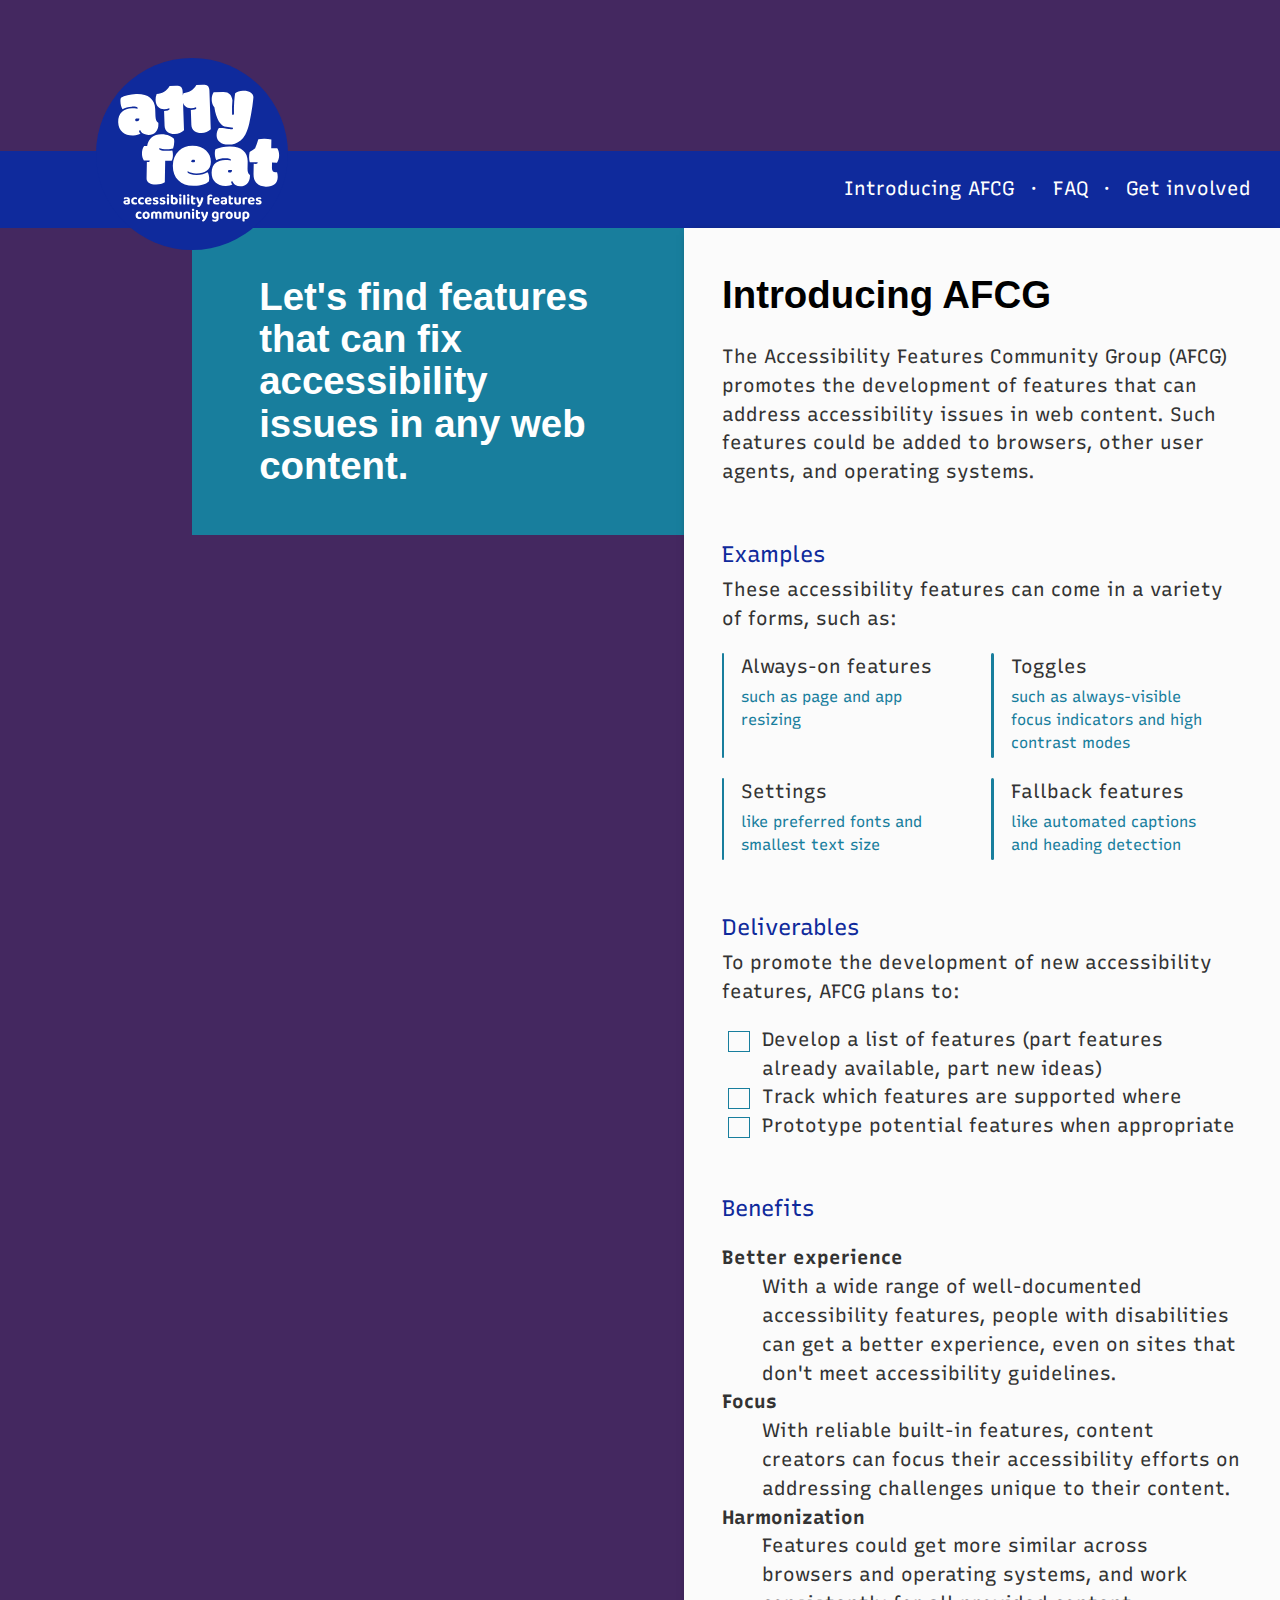
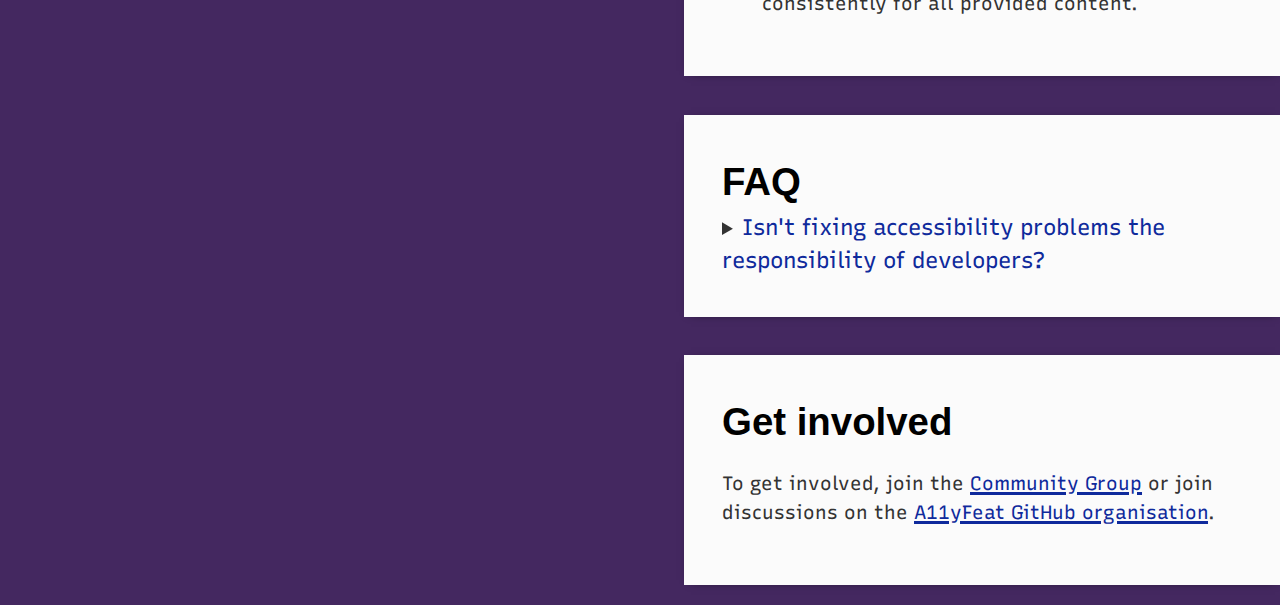
==== index.html @ 6975f865 "Merge pull request #1 from hidde/add-site" ====
<!DOCTYPE html>
<html lang="en">
<head>
  <meta charset="UTF-8">
  <meta name="viewport" content="width=device-width, initial-scale=1">

  <title>Accessibility Features Community Group</title>

  <link rel="stylesheet" href="styles.css">
  <link rel="preconnect" href="https://fonts.googleapis.com">
  <link rel="preconnect" href="https://fonts.gstatic.com" crossorigin>
  <link href="https://fonts.googleapis.com/css2?family=Baloo+2:wght@700&amp;family=Recursive:wght@500;900&amp;display=swap" rel="stylesheet">

  <meta name="description" content="The Accessibility Features Community Group promotes features that improve the accessibility of web content to people with disabilities.">

  <link rel="icon" href="favicon.svg" type="image/svg+xml">
  <meta name="theme-color" content="#0f2a9c">
</head>

<body>
  <h1 class="logo"><img src="logo.svg" alt="Accessibility Features Community Group"  /></h1>
  <nav>
    <a href="#about-us">Introducing AFCG</a>
    <a href="#faq">FAQ</a>
    <a href="#get-involved">Get involved</a>
  </nav>
  <p class="tagline">Let's find features that can fix accessibility issues in any web content.</p>
  <main>
    <section>
      <h2 id="about-us">Introducing AFCG</h2>
      <p>The Accessibility Features
  Community Group (AFCG) promotes the development of
  features that can address accessibility issues in web content. Such features could be added to browsers, other user agents, and
  operating systems.</p>
      <h3>Examples</h3>
      <p>These accessibility features can come in a variety of forms,
  such as:</p>
      <ul class="features">
        <li>Always-on features <span>such as page and app resizing</span></li>
        <li>Toggles <span>such as always-visible focus indicators and high contrast modes</span>
        </li>
        <li>Settings <span>like preferred fonts and smallest text size</span></li>
        <li>Fallback features <span>like automated captions and heading detection</span></li>
        </ul>
        <h3>Deliverables</h3>
        <p>To promote the development of new accessibility features, AFCG plans to:
        </p>
        <ul class="todos">
          <li>Develop a list of features (part features already available, part new ideas)</li>
          <li>Track which features are supported where</li>
          <li>Prototype potential features when appropriate</li>
        </ul>
        <h3>Benefits</h3>
        <dl>
          <dt>Better experience</dt>
          <dd>With a wide range of well-documented accessibility features, people with disabilities can get a better experience, even on sites that don't meet accessibility guidelines.</dd>
          <dt>Focus</dt>
          <dd>With reliable built-in features, content creators can focus
    their accessibility efforts on addressing challenges unique to their
    content.</dd>
          <dt>Harmonization</dt>
          <dd>Features could get more similar across browsers and operating systems, and work consistently for all provided content.</dd>
         </dl>
        </section>
    <section>
      <h2 id="faq">FAQ</h2>

      <details>
        <summary><h3>Isn't fixing accessibility problems the responsibility of developers?</h3></summary>
          <p>Primarily, yes. But ensuring accessibility is a responsibility that can be approached from different angles: content authors, user agents and authoring tools. These complement each other.</p>
      </details>
    </section>

    <section> 
      <h2 id="get-involved">Get involved</h2>
      <p>To get involved, join the <a href="https://www.w3.org/community/a11yfeat/">Community Group</a> or join discussions on the <a href="https://github.com/a11yfeat">A11yFeat GitHub organisation</a>.</p>
    </section>
  </main>
</body>
</html>
---- styles.css ----
:root {
  --blue: #0F2A9C; /* use with white */
  --seaweed: #187e9d; /* use with white */
  --purple: #442860; /* use with white*/
}

html {
  scroll-behavior: smooth;
}

body {
  background-color: #442860;
  padding: 1em 0;
  margin: 0;
  font: 100%/1.5 "Recursive", sans-serif;
}

@media (min-width: 60em) {
  body {
    font-size: 120%;
    display: grid;
    grid-template-columns: [full-width-start] repeat(auto-fill, minmax(5em, auto)) [full-width-end];
  }
}

:focus {
  outline: 2px solid currentColor;
  outline-offset: 4px;
  -moz-transition-duration: ;
}

.logo {
  max-width: 3.5em;
  margin: 0 auto -1.25em auto;
}
@media (min-width: 60em) {
  .logo {
    max-width: 5em;
    grid-column: 2 / 4;
    grid-row: 1;
    margin: 0;
    z-index: 1;
    position: relative;
    top: 1em;
  }
}

nav {
  grid-column: 1 / 15;
  grid-row: 1;
  align-self: end;
  margin-top: -1em;
  background-color: var(--blue);
  color: white;
  padding: 1em;
  display: flex;
  justify-content: center;
  flex-direction: column;
}
  nav a {
    color: inherit;
    border-radius: 3px;
    text-decoration: none;
    transition: background-color 0.2s;
    position: relative;
    padding: 0.5em 1em;
  }
  nav a:hover {
    background-color: rgba(0, 0, 0, 0.4);
  }
@media (min-width: 60em) {
  nav {
    justify-content: flex-end;
    flex-direction: row;
  }
  nav a {
    padding: 0.25em 0.5em;
  }
  nav a:not(:first-child) {
    margin-left: 1em;
  }
  nav a:not(:first-child)::before {
    content: '・';
    position: absolute;
    left: -1em;
  }
}

.tagline {
  padding: 1em;
  font-size: 1.5em;
  font-weight: bold;
  margin: 0 auto;
  color: var(--blue);
  max-width: 16em;
  text-align: center;
  color: #fff;
}

@media (min-width: 60em) {
  .tagline {
    grid-column: 1 / 6;
    font-size: 1.5em;
    margin: 0;
    text-align: left;
    font-family: "Baloo", sans-serif;
    line-height: 1.1;
    padding: 1.25em 1.75em;
    background: var(--seaweed);
    align-self: start;
    max-width: none;
  }
}
@media (min-width: 75em) {
  .tagline {
    font-size: 2em;
    grid-column: 3 / 8;
  }
}

main {
}
  main section {
    background:#fbfbfb;
    color: #333;
    padding: 2em; 
    margin: 0 auto;
    max-width: 40em;
    box-shadow: 1px 1px 10px -6px #000; 
  }
  main section + section {
    margin-top: 2em;
  }
  @media (min-width: 60em) {
    main {
      grid-column: 6 / 15;
    }
  }
  @media (min-width: 75em) {
    main {
      grid-column: 8 / 15;
    }
    main section {
      max-width: none;
      margin: 0;
    }
    main a {
      color: var(--blue);
      text-decoration-thickness: 3px;
      transition: text-decoration-thickness 0.1s;
    }
    main a:hover {
      text-decoration-thickness: 5px;
    }
  }

dt {
  font-weight: bold;
}

h2 {
  margin-top: 2em;
  font-weight: 600;
  color: black;
  font-family: "Baloo", sans-serif;
  font-size: 2em;
  margin-bottom: 0;
}
h2:first-child {
  margin-top: 0;
}

h3 {
  margin: 2.25em 0 0;
  color: var(--blue);
  font-weight: 400;
}
h3 + p {
  margin-top: .25em;
}
summary h3 {
  display: inline;
}

.features {
  padding: 0;
  display: grid;
  grid-template-columns: repeat(auto-fill, minmax(12em, auto));
  gap: 1em;
}
.features li {
  list-style: none;
  max-width: 10em;
  padding-left: 1em;
  position: relative;
}
.features li::before {
  content: "";
  width: 0.125em;
  border-radius: 0.125em;
  position: absolute;
  background-color: var(--seaweed);
  left: 0;
  top: 0;
  bottom: 0;
}
.features li span {
  font-size: 80%;
  display: block;
  color: #187e9d;
  margin: .25em 0;
}

.todos li {
  list-style: none;
  position: relative;
}
.todos li::before {
  content: '';
  display: block;
  width: 1em;
  height: 1em;
  border: 1px solid var(--seaweed);
  position: absolute;
  left: 0;
  top: 0;
  margin-left: -1.75em;
  margin-top: .25em;
}
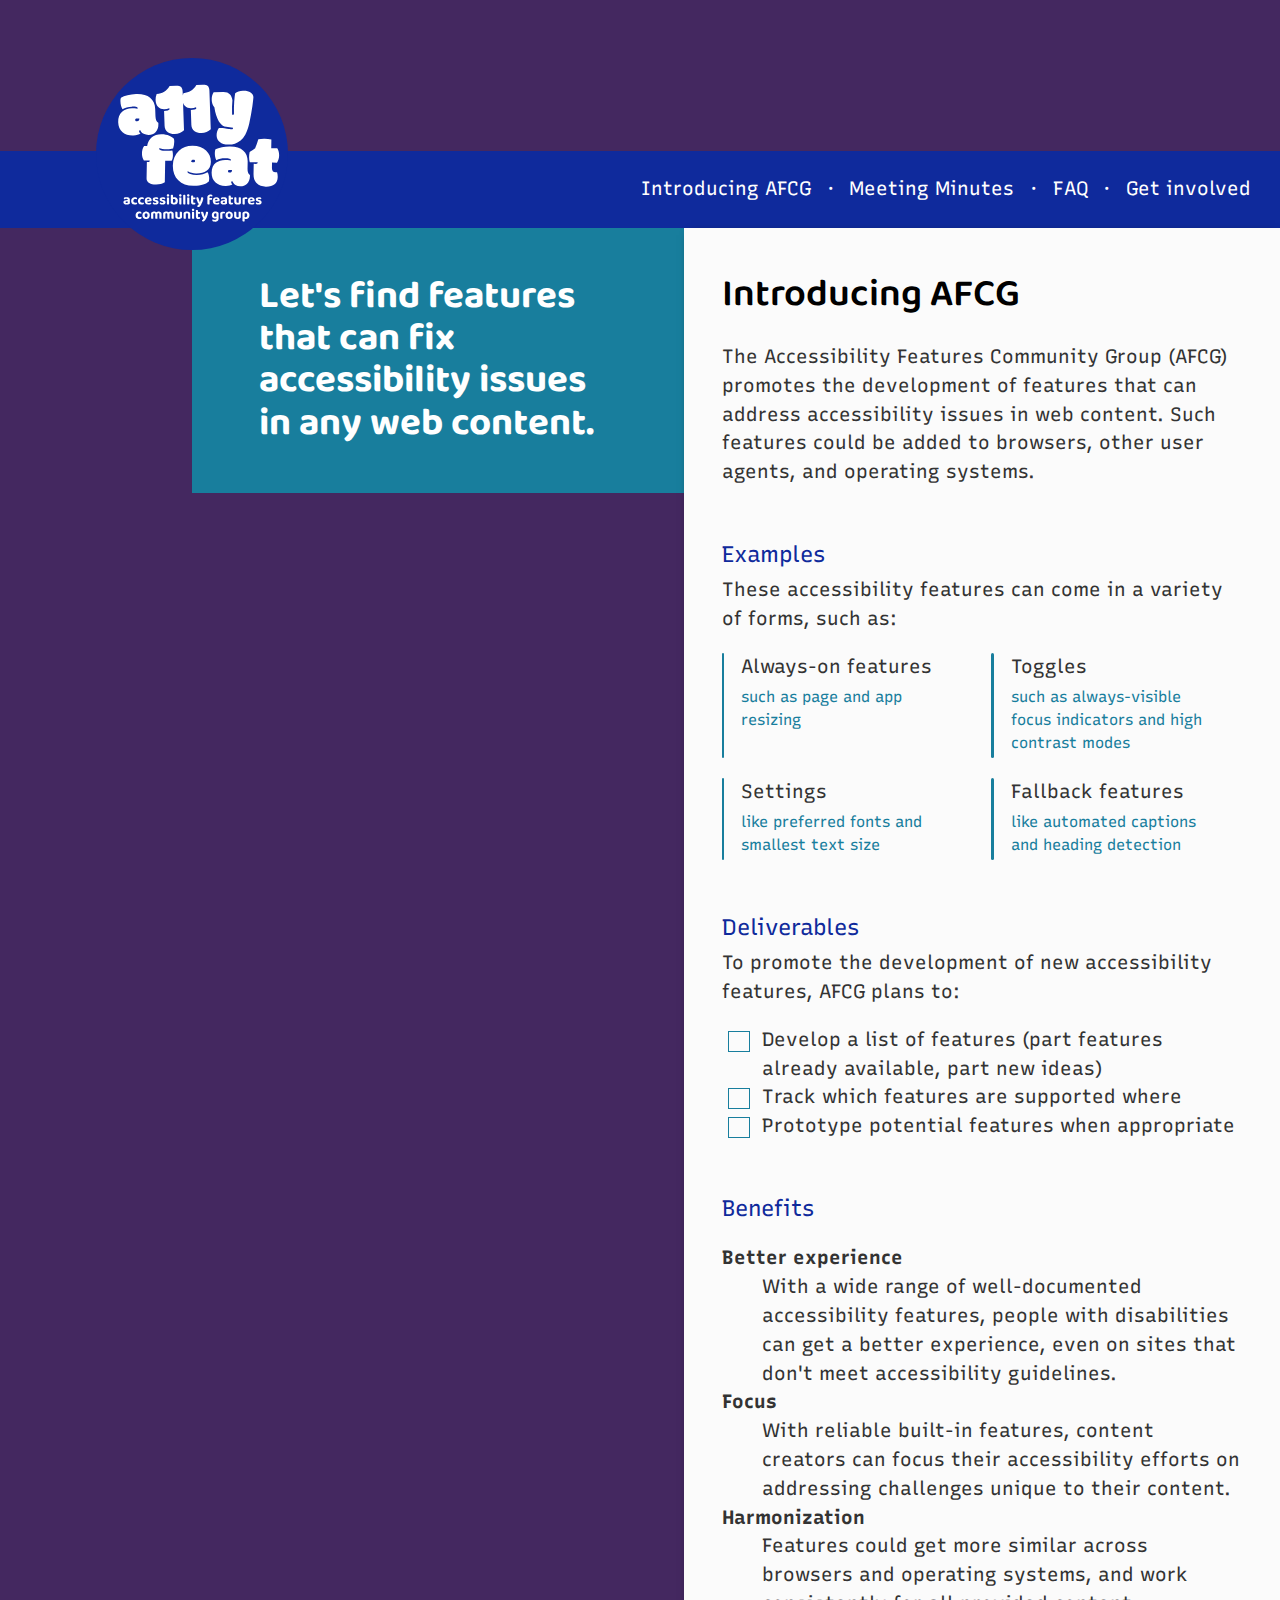
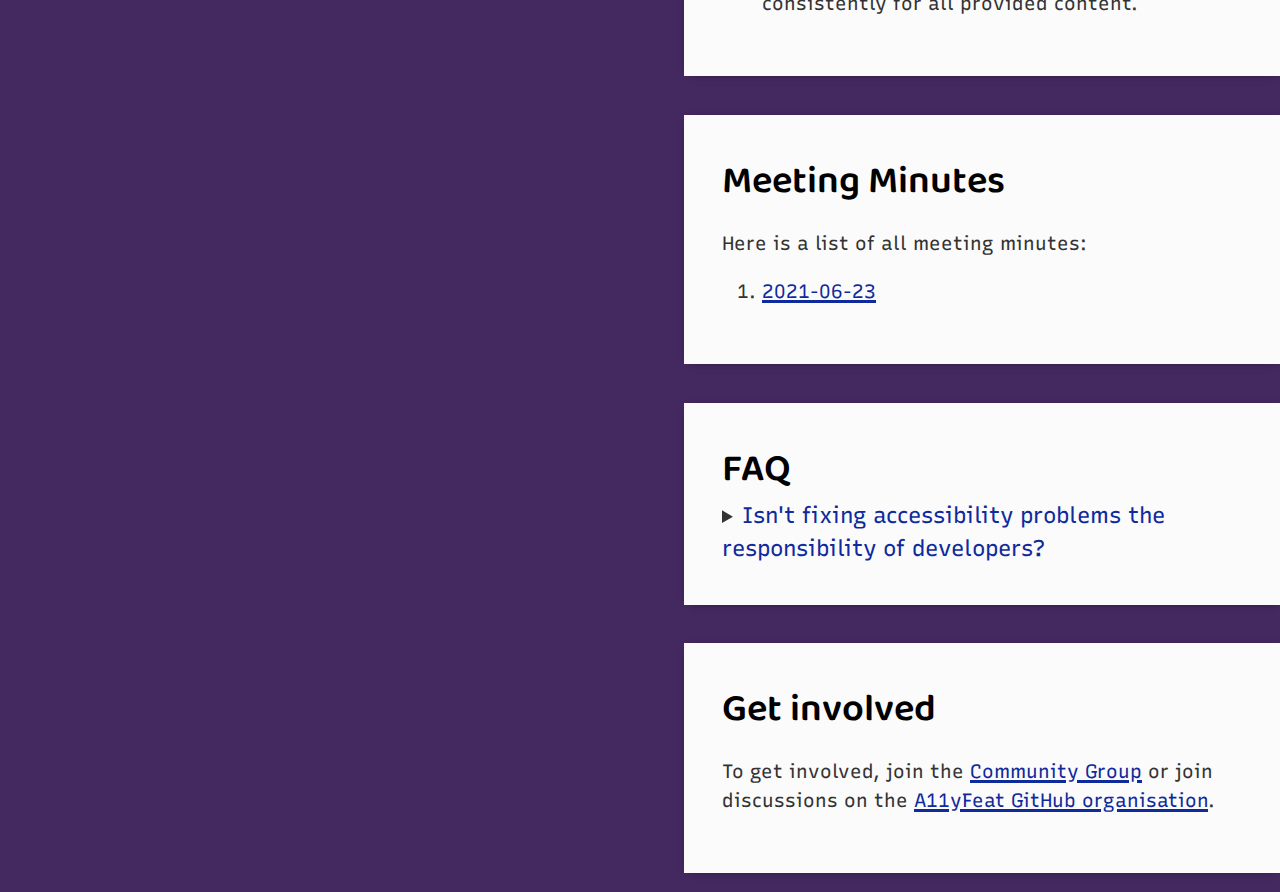
==== commit ca1f0821: "Add minutes" ====
--- a/index.html
+++ b/index.html
@@ -1,80 +1,144 @@
 <!DOCTYPE html>
 <html lang="en">
-<head>
-  <meta charset="UTF-8">
-  <meta name="viewport" content="width=device-width, initial-scale=1">
+  <head>
+    <meta charset="UTF-8" />
+    <meta name="viewport" content="width=device-width, initial-scale=1" />
 
-  <title>Accessibility Features Community Group</title>
+    <title>Accessibility Features Community Group</title>
 
-  <link rel="stylesheet" href="styles.css">
-  <link rel="preconnect" href="https://fonts.googleapis.com">
-  <link rel="preconnect" href="https://fonts.gstatic.com" crossorigin>
-  <link href="https://fonts.googleapis.com/css2?family=Baloo+2:wght@700&amp;family=Recursive:wght@500;900&amp;display=swap" rel="stylesheet">
+    <link rel="stylesheet" href="styles.css" />
+    <link rel="preconnect" href="https://fonts.googleapis.com" />
+    <link rel="preconnect" href="https://fonts.gstatic.com" crossorigin />
+    <link
+      href="https://fonts.googleapis.com/css2?family=Baloo+2:wght@700&amp;family=Recursive:wght@500;900&amp;display=swap"
+      rel="stylesheet"
+    />
 
-  <meta name="description" content="The Accessibility Features Community Group promotes features that improve the accessibility of web content to people with disabilities.">
+    <meta
+      name="description"
+      content="The Accessibility Features Community Group promotes features that improve the accessibility of web content to people with disabilities."
+    />
 
-  <link rel="icon" href="favicon.svg" type="image/svg+xml">
-  <meta name="theme-color" content="#0f2a9c">
-</head>
+    <link rel="icon" href="favicon.svg" type="image/svg+xml" />
+    <meta name="theme-color" content="#0f2a9c" />
+  </head>
 
-<body>
-  <h1 class="logo"><img src="logo.svg" alt="Accessibility Features Community Group"  /></h1>
-  <nav>
-    <a href="#about-us">Introducing AFCG</a>
-    <a href="#faq">FAQ</a>
-    <a href="#get-involved">Get involved</a>
-  </nav>
-  <p class="tagline">Let's find features that can fix accessibility issues in any web content.</p>
-  <main>
-    <section>
-      <h2 id="about-us">Introducing AFCG</h2>
-      <p>The Accessibility Features
-  Community Group (AFCG) promotes the development of
-  features that can address accessibility issues in web content. Such features could be added to browsers, other user agents, and
-  operating systems.</p>
-      <h3>Examples</h3>
-      <p>These accessibility features can come in a variety of forms,
-  such as:</p>
-      <ul class="features">
-        <li>Always-on features <span>such as page and app resizing</span></li>
-        <li>Toggles <span>such as always-visible focus indicators and high contrast modes</span>
-        </li>
-        <li>Settings <span>like preferred fonts and smallest text size</span></li>
-        <li>Fallback features <span>like automated captions and heading detection</span></li>
+  <body>
+    <h1 class="logo">
+      <img src="logo.svg" alt="Accessibility Features Community Group" />
+    </h1>
+    <nav>
+      <a href="#about-us">Introducing AFCG</a>
+      <a href="#minutes">Meeting Minutes</a>
+      <a href="#faq">FAQ</a>
+      <a href="#get-involved">Get involved</a>
+    </nav>
+    <p class="tagline">
+      Let's find features that can fix accessibility issues in any web content.
+    </p>
+    <main>
+      <section>
+        <h2 id="about-us">Introducing AFCG</h2>
+        <p>
+          The Accessibility Features Community Group (AFCG) promotes the
+          development of features that can address accessibility issues in web
+          content. Such features could be added to browsers, other user agents,
+          and operating systems.
+        </p>
+        <h3>Examples</h3>
+        <p>
+          These accessibility features can come in a variety of forms, such as:
+        </p>
+        <ul class="features">
+          <li>Always-on features <span>such as page and app resizing</span></li>
+          <li>
+            Toggles
+            <span
+              >such as always-visible focus indicators and high contrast
+              modes</span
+            >
+          </li>
+          <li>
+            Settings <span>like preferred fonts and smallest text size</span>
+          </li>
+          <li>
+            Fallback features
+            <span>like automated captions and heading detection</span>
+          </li>
         </ul>
         <h3>Deliverables</h3>
-        <p>To promote the development of new accessibility features, AFCG plans to:
+        <p>
+          To promote the development of new accessibility features, AFCG plans
+          to:
         </p>
         <ul class="todos">
-          <li>Develop a list of features (part features already available, part new ideas)</li>
+          <li>
+            Develop a list of features (part features already available, part
+            new ideas)
+          </li>
           <li>Track which features are supported where</li>
           <li>Prototype potential features when appropriate</li>
         </ul>
         <h3>Benefits</h3>
         <dl>
           <dt>Better experience</dt>
-          <dd>With a wide range of well-documented accessibility features, people with disabilities can get a better experience, even on sites that don't meet accessibility guidelines.</dd>
+          <dd>
+            With a wide range of well-documented accessibility features, people
+            with disabilities can get a better experience, even on sites that
+            don't meet accessibility guidelines.
+          </dd>
           <dt>Focus</dt>
-          <dd>With reliable built-in features, content creators can focus
-    their accessibility efforts on addressing challenges unique to their
-    content.</dd>
+          <dd>
+            With reliable built-in features, content creators can focus their
+            accessibility efforts on addressing challenges unique to their
+            content.
+          </dd>
           <dt>Harmonization</dt>
-          <dd>Features could get more similar across browsers and operating systems, and work consistently for all provided content.</dd>
-         </dl>
-        </section>
-    <section>
-      <h2 id="faq">FAQ</h2>
+          <dd>
+            Features could get more similar across browsers and operating
+            systems, and work consistently for all provided content.
+          </dd>
+        </dl>
+      </section>
 
-      <details>
-        <summary><h3>Isn't fixing accessibility problems the responsibility of developers?</h3></summary>
-          <p>Primarily, yes. But ensuring accessibility is a responsibility that can be approached from different angles: content authors, user agents and authoring tools. These complement each other.</p>
-      </details>
-    </section>
+      <section>
+        <h2 id="minutes">Meeting Minutes</h2>
+        <p>Here is a list of all meeting minutes:</p>
+        <ol>
+          <li>
+            <a href="minutes/2021-06-23.html">2021-06-23</a>
+          </li>
+        </ol>
+      </section>
 
-    <section> 
-      <h2 id="get-involved">Get involved</h2>
-      <p>To get involved, join the <a href="https://www.w3.org/community/a11yfeat/">Community Group</a> or join discussions on the <a href="https://github.com/a11yfeat">A11yFeat GitHub organisation</a>.</p>
-    </section>
-  </main>
-</body>
-</html>+      <section>
+        <h2 id="faq">FAQ</h2>
+
+        <details>
+          <summary>
+            <h3>
+              Isn't fixing accessibility problems the responsibility of
+              developers?
+            </h3>
+          </summary>
+          <p>
+            Primarily, yes. But ensuring accessibility is a responsibility that
+            can be approached from different angles: content authors, user
+            agents and authoring tools. These complement each other.
+          </p>
+        </details>
+      </section>
+
+      <section>
+        <h2 id="get-involved">Get involved</h2>
+        <p>
+          To get involved, join the
+          <a href="https://www.w3.org/community/a11yfeat/">Community Group</a>
+          or join discussions on the
+          <a href="https://github.com/a11yfeat">A11yFeat GitHub organisation</a
+          >.
+        </p>
+      </section>
+    </main>
+  </body>
+</html>
--- a/styles.css
+++ b/styles.css
@@ -103,7 +103,7 @@
     font-size: 1.5em;
     margin: 0;
     text-align: left;
-    font-family: "Baloo", sans-serif;
+    font-family: "Baloo 2", sans-serif;
     line-height: 1.1;
     padding: 1.25em 1.75em;
     background: var(--seaweed);
@@ -162,7 +162,7 @@
   margin-top: 2em;
   font-weight: 600;
   color: black;
-  font-family: "Baloo", sans-serif;
+  font-family: "Baloo 2", sans-serif;
   font-size: 2em;
   margin-bottom: 0;
 }
@@ -226,4 +226,4 @@
   top: 0;
   margin-left: -1.75em;
   margin-top: .25em;
-}+}
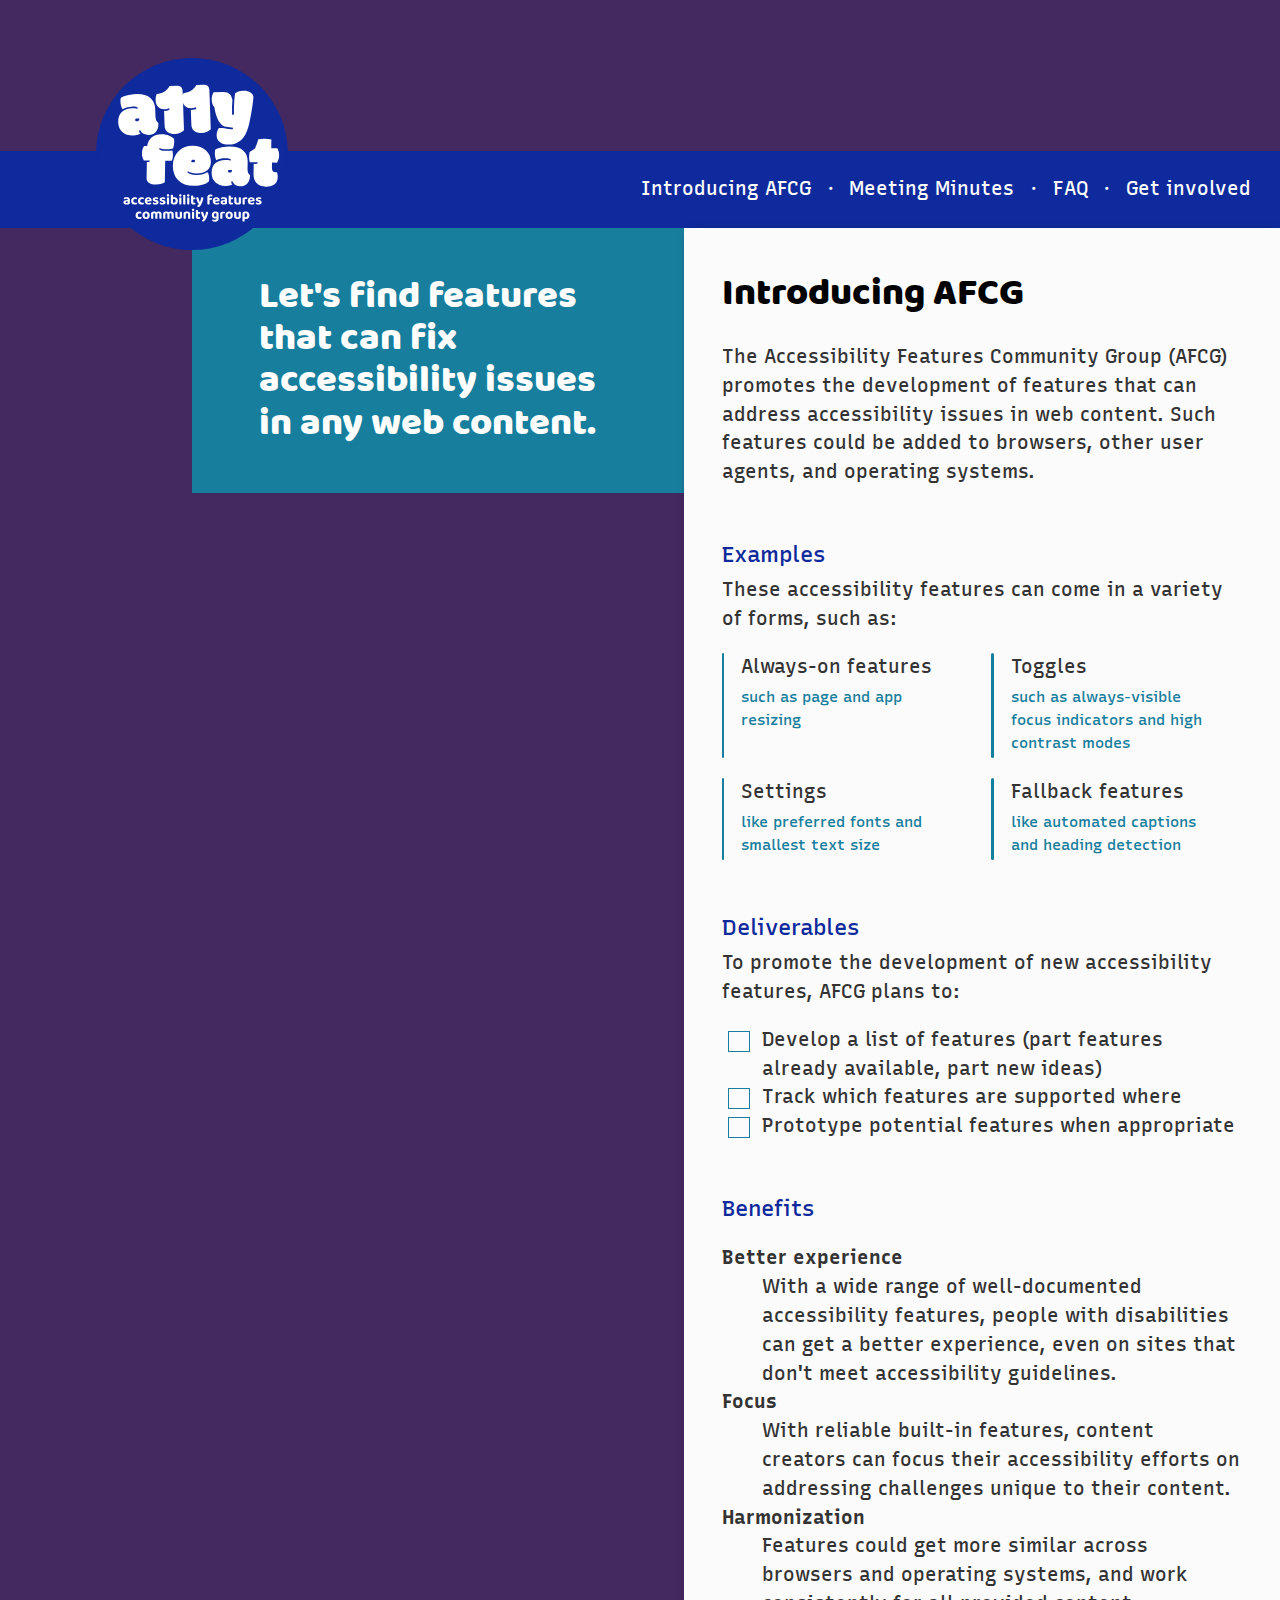
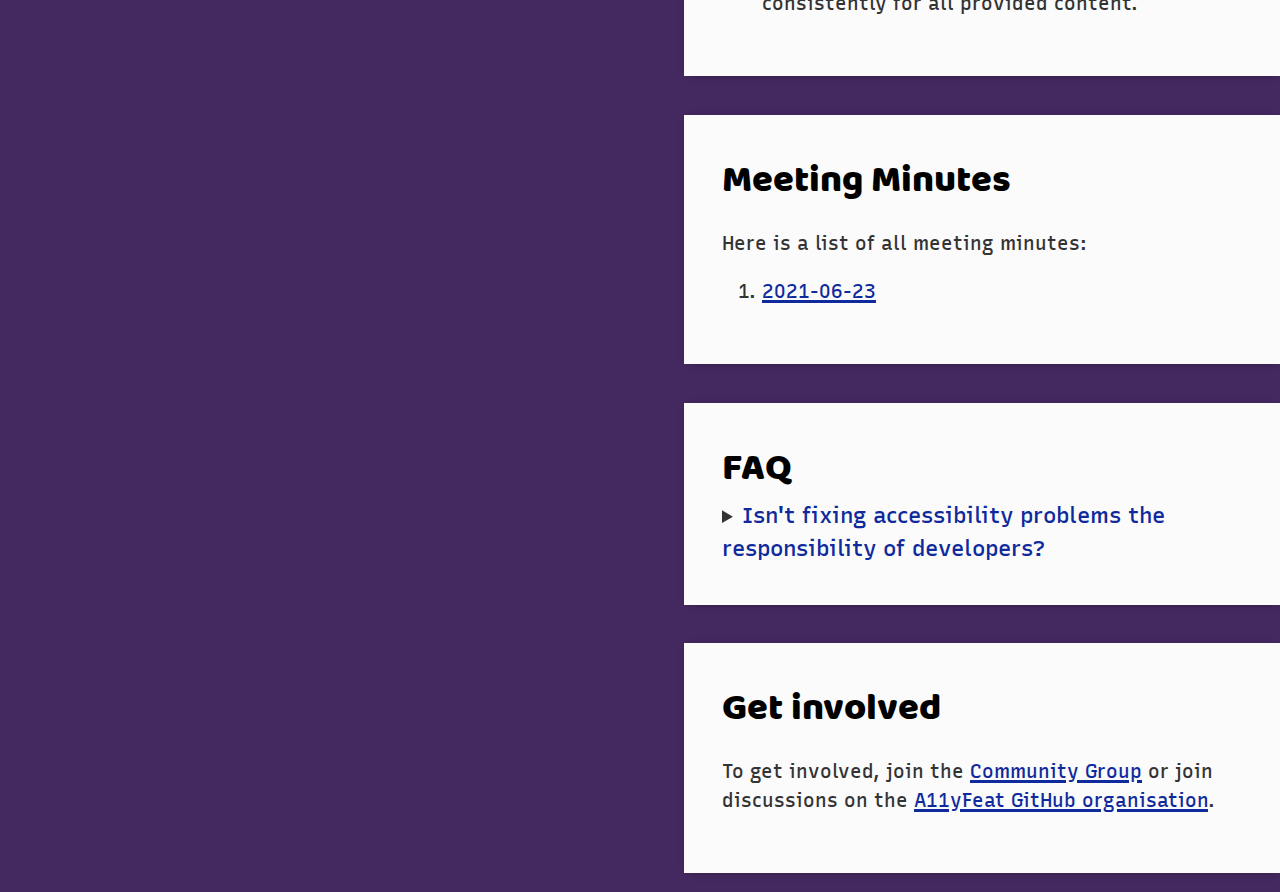
==== commit 92905d72: "Localize fonts" ====
--- a/index.html
+++ b/index.html
@@ -7,12 +7,6 @@
     <title>Accessibility Features Community Group</title>
 
     <link rel="stylesheet" href="styles.css" />
-    <link rel="preconnect" href="https://fonts.googleapis.com" />
-    <link rel="preconnect" href="https://fonts.gstatic.com" crossorigin />
-    <link
-      href="https://fonts.googleapis.com/css2?family=Baloo+2:wght@700&amp;family=Recursive:wght@500;900&amp;display=swap"
-      rel="stylesheet"
-    />
 
     <meta
       name="description"
--- a/styles.css
+++ b/styles.css
@@ -1,7 +1,28 @@
 :root {
-  --blue: #0F2A9C; /* use with white */
+  --blue: #0f2a9c; /* use with white */
   --seaweed: #187e9d; /* use with white */
   --purple: #442860; /* use with white*/
+}
+
+@font-face {
+  font-family: "Baloo 2";
+  src: url("fonts/baloo2.woff2") format("woff2");
+  font-weight: normal;
+  font-style: normal;
+}
+
+@font-face {
+  font-family: "Recursive";
+  src: url("fonts/recursive-medium.woff2") format("woff2");
+  font-weight: normal;
+  font-style: normal;
+}
+
+@font-face {
+  font-family: "Recursive";
+  src: url("fonts/recursive-bold.woff2") format("woff2");
+  font-weight: bold;
+  font-style: normal;
 }
 
 html {
@@ -19,7 +40,9 @@
   body {
     font-size: 120%;
     display: grid;
-    grid-template-columns: [full-width-start] repeat(auto-fill, minmax(5em, auto)) [full-width-end];
+    grid-template-columns:
+      [full-width-start] repeat(auto-fill, minmax(5em, auto))
+      [full-width-end];
   }
 }
 
@@ -57,17 +80,17 @@
   justify-content: center;
   flex-direction: column;
 }
-  nav a {
-    color: inherit;
-    border-radius: 3px;
-    text-decoration: none;
-    transition: background-color 0.2s;
-    position: relative;
-    padding: 0.5em 1em;
-  }
-  nav a:hover {
-    background-color: rgba(0, 0, 0, 0.4);
-  }
+nav a {
+  color: inherit;
+  border-radius: 3px;
+  text-decoration: none;
+  transition: background-color 0.2s;
+  position: relative;
+  padding: 0.5em 1em;
+}
+nav a:hover {
+  background-color: rgba(0, 0, 0, 0.4);
+}
 @media (min-width: 60em) {
   nav {
     justify-content: flex-end;
@@ -80,7 +103,7 @@
     margin-left: 1em;
   }
   nav a:not(:first-child)::before {
-    content: '・';
+    content: "・";
     position: absolute;
     left: -1em;
   }
@@ -89,7 +112,7 @@
 .tagline {
   padding: 1em;
   font-size: 1.5em;
-  font-weight: bold;
+  font-family: "Baloo 2", sans-serif;
   margin: 0 auto;
   color: var(--blue);
   max-width: 16em;
@@ -120,39 +143,39 @@
 
 main {
 }
+main section {
+  background: #fbfbfb;
+  color: #333;
+  padding: 2em;
+  margin: 0 auto;
+  max-width: 40em;
+  box-shadow: 1px 1px 10px -6px #000;
+}
+main section + section {
+  margin-top: 2em;
+}
+@media (min-width: 60em) {
+  main {
+    grid-column: 6 / 15;
+  }
+}
+@media (min-width: 75em) {
+  main {
+    grid-column: 8 / 15;
+  }
   main section {
-    background:#fbfbfb;
-    color: #333;
-    padding: 2em; 
-    margin: 0 auto;
-    max-width: 40em;
-    box-shadow: 1px 1px 10px -6px #000; 
-  }
-  main section + section {
-    margin-top: 2em;
-  }
-  @media (min-width: 60em) {
-    main {
-      grid-column: 6 / 15;
-    }
-  }
-  @media (min-width: 75em) {
-    main {
-      grid-column: 8 / 15;
-    }
-    main section {
-      max-width: none;
-      margin: 0;
-    }
-    main a {
-      color: var(--blue);
-      text-decoration-thickness: 3px;
-      transition: text-decoration-thickness 0.1s;
-    }
-    main a:hover {
-      text-decoration-thickness: 5px;
-    }
-  }
+    max-width: none;
+    margin: 0;
+  }
+  main a {
+    color: var(--blue);
+    text-decoration-thickness: 3px;
+    transition: text-decoration-thickness 0.1s;
+  }
+  main a:hover {
+    text-decoration-thickness: 5px;
+  }
+}
 
 dt {
   font-weight: bold;
@@ -176,7 +199,7 @@
   font-weight: 400;
 }
 h3 + p {
-  margin-top: .25em;
+  margin-top: 0.25em;
 }
 summary h3 {
   display: inline;
@@ -208,7 +231,7 @@
   font-size: 80%;
   display: block;
   color: #187e9d;
-  margin: .25em 0;
+  margin: 0.25em 0;
 }
 
 .todos li {
@@ -216,7 +239,7 @@
   position: relative;
 }
 .todos li::before {
-  content: '';
+  content: "";
   display: block;
   width: 1em;
   height: 1em;
@@ -225,5 +248,5 @@
   left: 0;
   top: 0;
   margin-left: -1.75em;
-  margin-top: .25em;
-}
+  margin-top: 0.25em;
+}
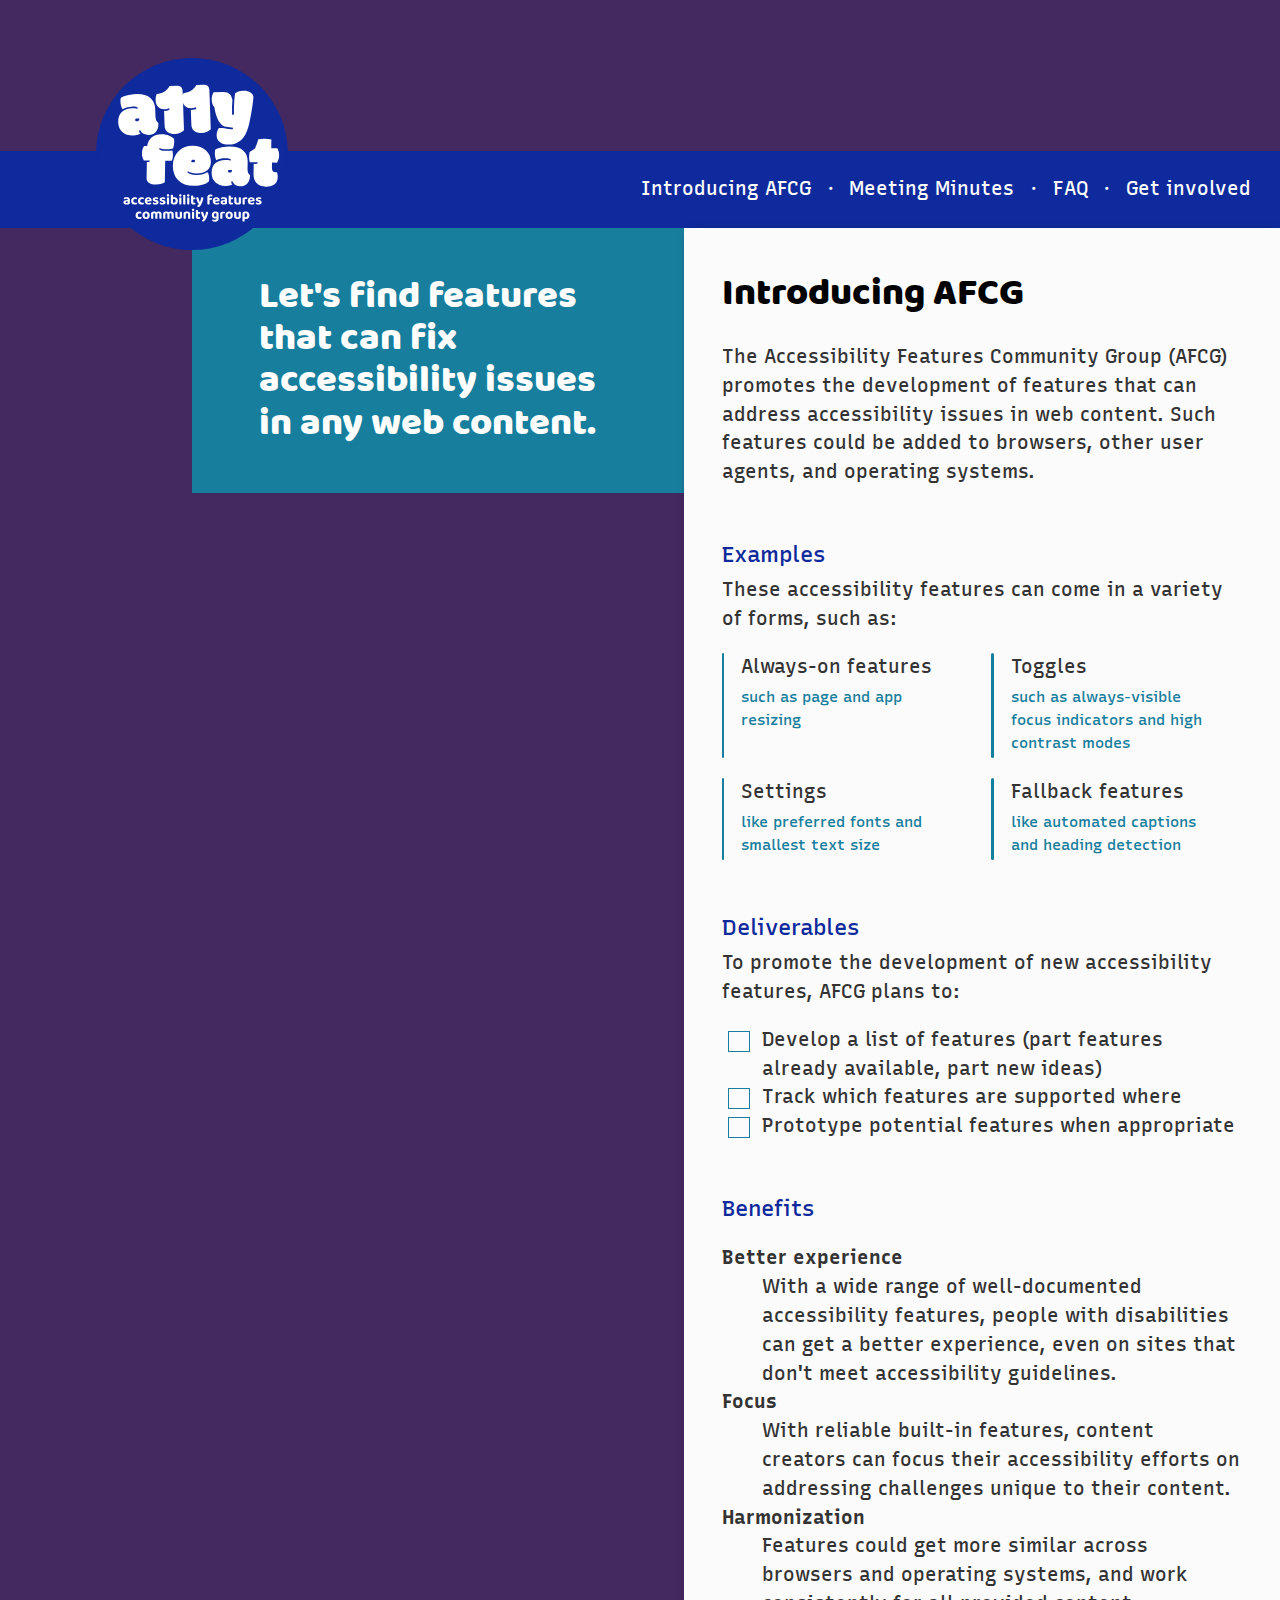
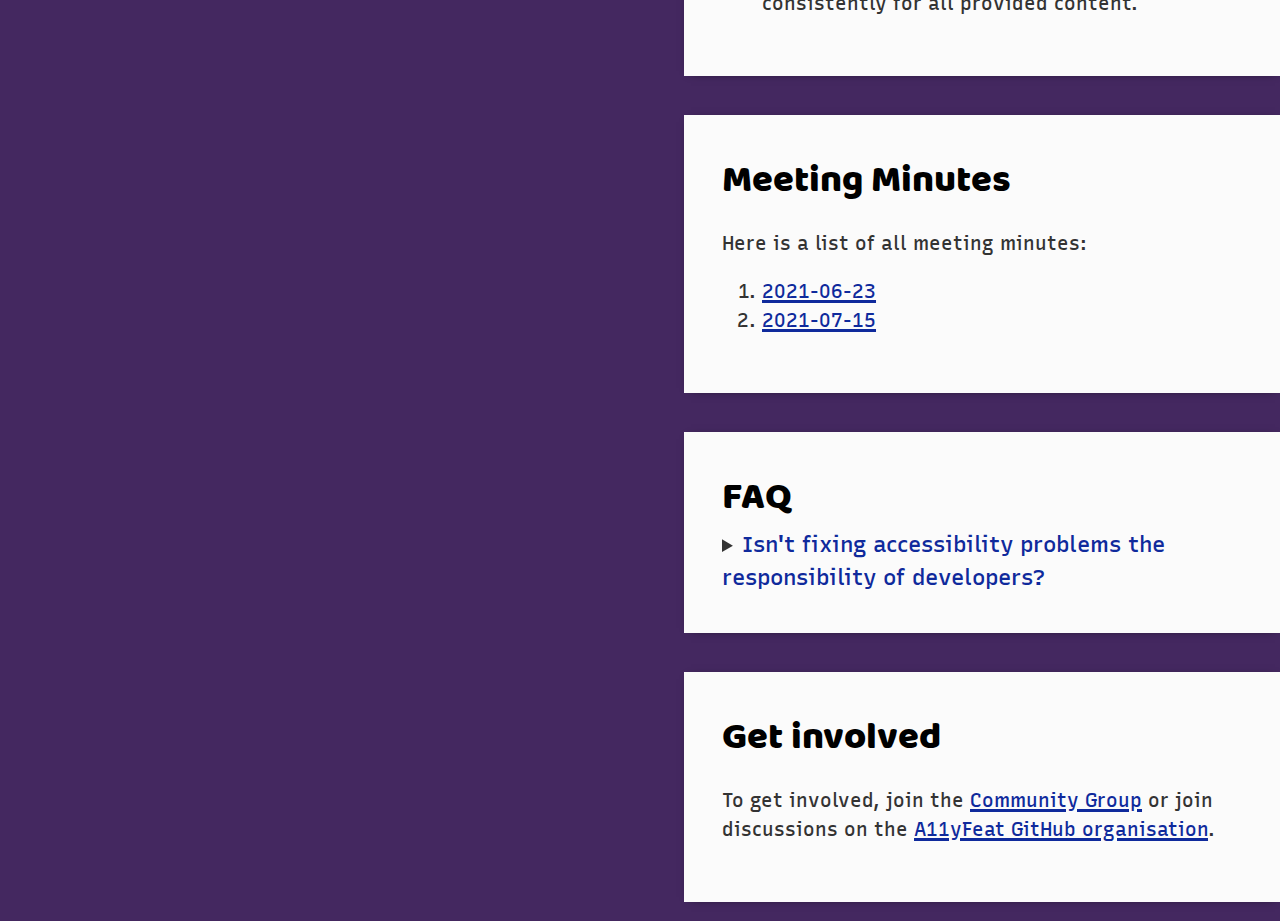
==== commit 95e5014f: "Add 2021-07-15 Meeting Minutes" ====
--- a/index.html
+++ b/index.html
@@ -6,7 +6,7 @@
 
     <title>Accessibility Features Community Group</title>
 
-    <link rel="stylesheet" href="styles.css" />
+    <link rel="stylesheet" href="styles.css?v=2" />
 
     <meta
       name="description"
@@ -15,6 +15,11 @@
 
     <link rel="icon" href="favicon.svg" type="image/svg+xml" />
     <meta name="theme-color" content="#0f2a9c" />
+    <script
+      defer
+      data-domain="a11yfeat.com"
+      src="https://plausible.io/js/plausible.js"
+    ></script>
   </head>
 
   <body>
@@ -102,6 +107,9 @@
           <li>
             <a href="minutes/2021-06-23.html">2021-06-23</a>
           </li>
+          <li>
+            <a href="minutes/2021-07-15.html">2021-07-15</a>
+          </li>
         </ol>
       </section>
 
